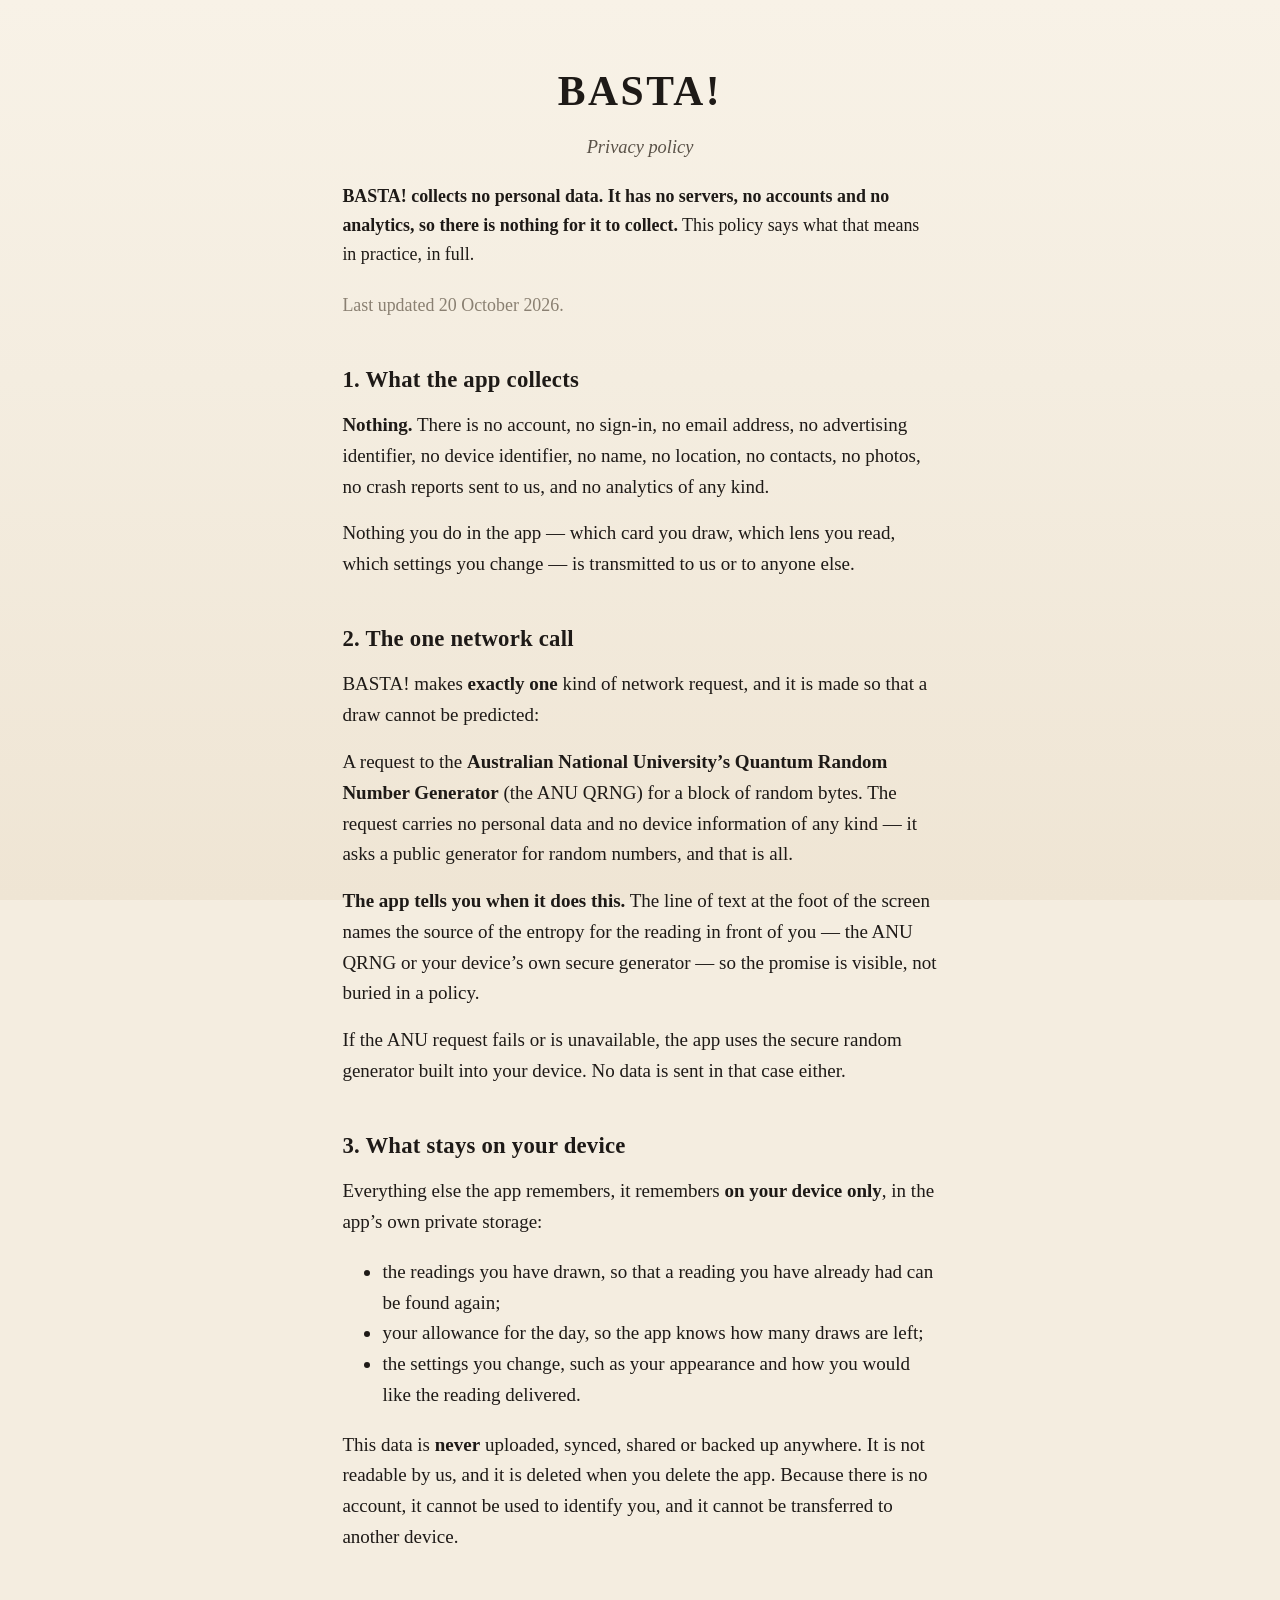
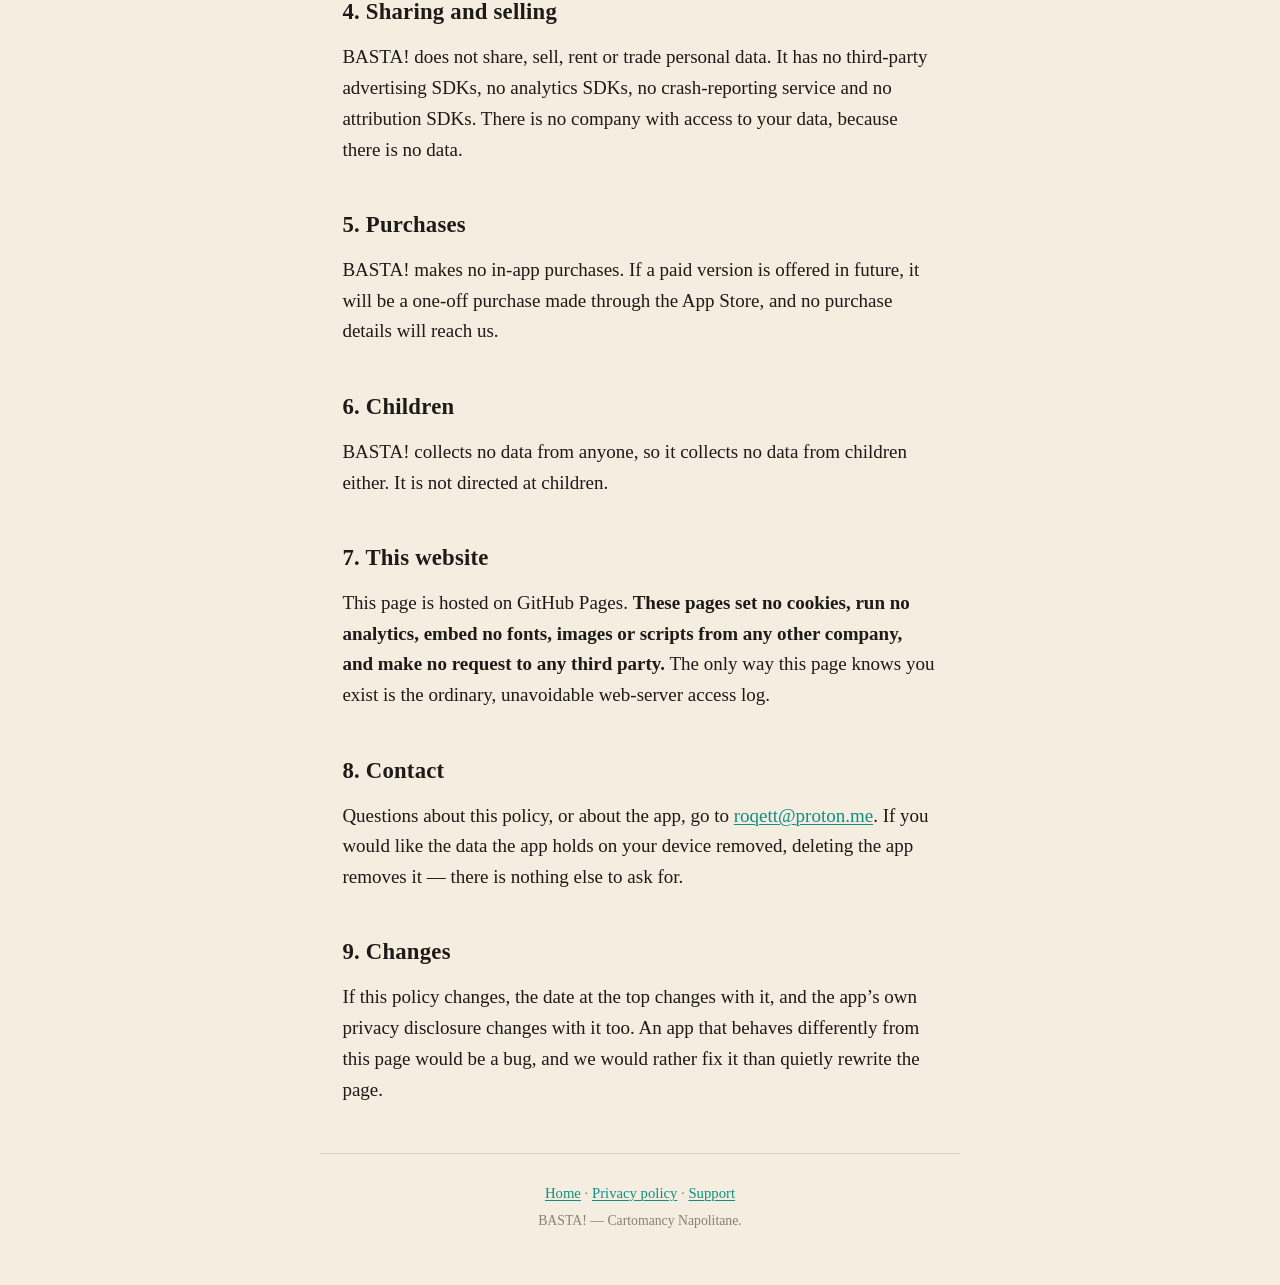
==== privacy.html @ 7b42f3ea "The public pages: the landing page, the privacy policy and support" ====
<!DOCTYPE html>
<html lang="en">
<head>
<meta charset="utf-8">
<meta name="viewport" content="width=device-width, initial-scale=1">
<title>Privacy policy — BASTA!</title>
<meta name="description" content="The BASTA! privacy policy. BASTA! collects nothing: no accounts, no analytics, no advertising, no tracking. One network call, to a quantum random number generator, disclosed on screen.">
<link rel="stylesheet" href="assets/style.css">
</head>
<body>

<header class="masthead">
  <p class="wordmark">BASTA!</p>
  <p class="tagline">Privacy policy</p>
</header>

<main>

  <section class="lede">
    <p><strong>BASTA! collects no personal data. It has no servers, no
    accounts and no analytics, so there is nothing for it to collect.</strong>
    This policy says what that means in practice, in full.</p>
    <p class="fine">Last updated 20 October 2026.</p>
  </section>

  <section>
    <h2>1. What the app collects</h2>
    <p><strong>Nothing.</strong> There is no account, no sign-in, no email
    address, no advertising identifier, no device identifier, no name, no
    location, no contacts, no photos, no crash reports sent to us, and no
    analytics of any kind.</p>
    <p>Nothing you do in the app — which card you draw, which lens you read,
    which settings you change — is transmitted to us or to anyone else.</p>
  </section>

  <section>
    <h2>2. The one network call</h2>
    <p>BASTA! makes <strong>exactly one</strong> kind of network request, and
    it is made so that a draw cannot be predicted:</p>
    <p>A request to the <strong>Australian National University’s Quantum Random
    Number Generator</strong> (the ANU QRNG) for a block of random bytes. The
    request carries no personal data and no device information of any kind —
    it asks a public generator for random numbers, and that is all.</p>
    <p><strong>The app tells you when it does this.</strong> The line of text
    at the foot of the screen names the source of the entropy for the reading
    in front of you — the ANU QRNG or your device’s own secure generator — so
    the promise is visible, not buried in a policy.</p>
    <p>If the ANU request fails or is unavailable, the app uses the secure
    random generator built into your device. No data is sent in that case
    either.</p>
  </section>

  <section>
    <h2>3. What stays on your device</h2>
    <p>Everything else the app remembers, it remembers <strong>on your device
    only</strong>, in the app’s own private storage:</p>
    <ul>
      <li>the readings you have drawn, so that a reading you have already had
        can be found again;</li>
      <li>your allowance for the day, so the app knows how many draws are
        left;</li>
      <li>the settings you change, such as your appearance and how you would
        like the reading delivered.</li>
    </ul>
    <p>This data is <strong>never</strong> uploaded, synced, shared or
    backed up anywhere. It is not readable by us, and it is deleted when you
    delete the app. Because there is no account, it cannot be used to identify
    you, and it cannot be transferred to another device.</p>
  </section>

  <section>
    <h2>4. Sharing and selling</h2>
    <p>BASTA! does not share, sell, rent or trade personal data. It has no
    third-party advertising SDKs, no analytics SDKs, no crash-reporting
    service and no attribution SDKs. There is no company with access to your
    data, because there is no data.</p>
  </section>

  <section>
    <h2>5. Purchases</h2>
    <p>BASTA! makes no in-app purchases. If a paid version is offered in
    future, it will be a one-off purchase made through the App Store, and no
    purchase details will reach us.</p>
  </section>

  <section>
    <h2>6. Children</h2>
    <p>BASTA! collects no data from anyone, so it collects no data from
    children either. It is not directed at children.</p>
  </section>

  <section>
    <h2>7. This website</h2>
    <p>This page is hosted on GitHub Pages. <strong>These pages set no
    cookies, run no analytics, embed no fonts, images or scripts from any
    other company, and make no request to any third party.</strong> The only
    way this page knows you exist is the ordinary, unavoidable web-server
    access log.</p>
  </section>

  <section>
    <h2>8. Contact</h2>
    <p>Questions about this policy, or about the app, go to
    <a href="mailto:roqett@proton.me">roqett@proton.me</a>. If you would like
    the data the app holds on your device removed, deleting the app removes
    it — there is nothing else to ask for.</p>
  </section>

  <section>
    <h2>9. Changes</h2>
    <p>If this policy changes, the date at the top changes with it, and the
    app’s own privacy disclosure changes with it too. An app that behaves
    differently from this page would be a bug, and we would rather fix it than
    quietly rewrite the page.</p>
  </section>

</main>

<footer>
  <p><a href="index.html">Home</a> &middot; <a href="privacy.html">Privacy policy</a> &middot; <a href="support.html">Support</a></p>
  <p class="fine">BASTA! — Cartomancy Napolitane.</p>
</footer>

</body>
</html>
---- assets/style.css ----
/* BASTA! — the public pages.
 *
 * No web fonts, no scripts, no CDN, no cookies, no trackers: every byte here
 * comes from this folder. A privacy policy that loads somebody else's
 * tracker would be its own joke.
 *
 * The palette is the app's own: paper, ink, aqua, gold.
 */

:root {
  --paper: #F4EDE0;
  --paper-deep: #E7DCC9;
  --ink: #1E1A17;
  --ink-soft: #5A5248;
  --ink-faint: #8A8072;
  --aqua: #0E8F84;
  --gold: #C8A24A;
  --rule: rgba(30, 26, 23, 0.14);
}

* { box-sizing: border-box; }

html { -webkit-text-size-adjust: 100%; }

body {
  margin: 0;
  background: var(--paper);
  color: var(--ink);
  /* The system serif is New York on iOS and a fine serif elsewhere; the app's
   * own face, without shipping a font file. */
  font-family: "New York", "Iowan Old Style", "Palatino Linotype", Palatino, Georgia, serif;
  font-size: 19px;
  line-height: 1.62;
  /* The paper's own edge, a little darker at the foot. */
  background-image: linear-gradient(180deg, #F8F2E7 0%, var(--paper) 42%, #EFE5D4 100%);
  background-attachment: fixed;
}

main, .masthead, footer {
  max-width: 40rem;
  margin: 0 auto;
  padding: 0 1.4rem;
}

.masthead {
  padding-top: 3.6rem;
  padding-bottom: 1.2rem;
  text-align: center;
}

.wordmark {
  margin: 0;
  font-size: 2.6rem;
  font-weight: 700;
  letter-spacing: 0.06em;
}

.tagline {
  margin: 0.5rem 0 0;
  color: var(--ink-soft);
  font-size: 1.15rem;
  font-style: italic;
}

h2 {
  margin: 2.6rem 0 0.7rem;
  font-size: 1.42rem;
  font-weight: 600;
  letter-spacing: 0.01em;
}

h3 {
  margin: 1.6rem 0 0.35rem;
  font-size: 1.08rem;
  font-weight: 600;
  color: var(--ink);
}

p { margin: 0 0 1rem; }

a {
  color: var(--aqua);
  text-decoration-thickness: 1px;
  text-underline-offset: 2px;
}

a:hover { color: var(--ink); }

.lede p { font-size: 1.12rem; }

.note {
  border-left: 2px solid var(--gold);
  padding: 0.1rem 0 0.1rem 1rem;
  color: var(--ink-soft);
}

.fine {
  color: var(--ink-faint);
  font-size: 0.86rem;
}

.lede .fine { margin-top: 1.4rem; }

ul.promises {
  margin: 0 0 1rem;
  padding-left: 1.15rem;
}

ul.promises li { margin-bottom: 0.55rem; }

.lenses {
  display: grid;
  grid-template-columns: repeat(auto-fit, minmax(10.5rem, 1fr));
  gap: 0.9rem;
  margin: 1.1rem 0 0.4rem;
}

.lens {
  border: 1px solid var(--rule);
  border-radius: 12px;
  padding: 0.9rem 0.95rem 1rem;
  background: rgba(255, 253, 247, 0.5);
}

.lens .coin {
  margin: 0;
  font-size: 0.82rem;
  letter-spacing: 0.24em;
  color: var(--gold);
  font-weight: 600;
}

.lens .lens-name {
  margin: 0.15rem 0 0.35rem;
  font-size: 1.2rem;
  font-weight: 600;
}

.lens p:last-child {
  margin: 0;
  font-size: 0.95rem;
  color: var(--ink-soft);
}

.status {
  border-top: 1px solid var(--rule);
  margin-top: 2.4rem;
}

footer {
  margin-top: 3rem;
  padding-top: 1.4rem;
  padding-bottom: 3rem;
  border-top: 1px solid var(--rule);
  text-align: center;
  color: var(--ink-faint);
  font-size: 0.92rem;
}

footer p { margin: 0.3rem 0; }

@media (prefers-color-scheme: dark) {
  :root {
    --paper: #17130F;
    --paper-deep: #241D17;
    --ink: #F1E8DA;
    --ink-soft: #C3B7A6;
    --ink-faint: #97897A;
    --aqua: #4FD6C4;
    --gold: #E0BC6A;
    --rule: rgba(241, 232, 218, 0.16);
  }
  body {
    background-image: linear-gradient(180deg, #1D1813 0%, var(--paper) 42%, #120E0B 100%);
  }
  .lens { background: rgba(255, 250, 240, 0.04); }
}
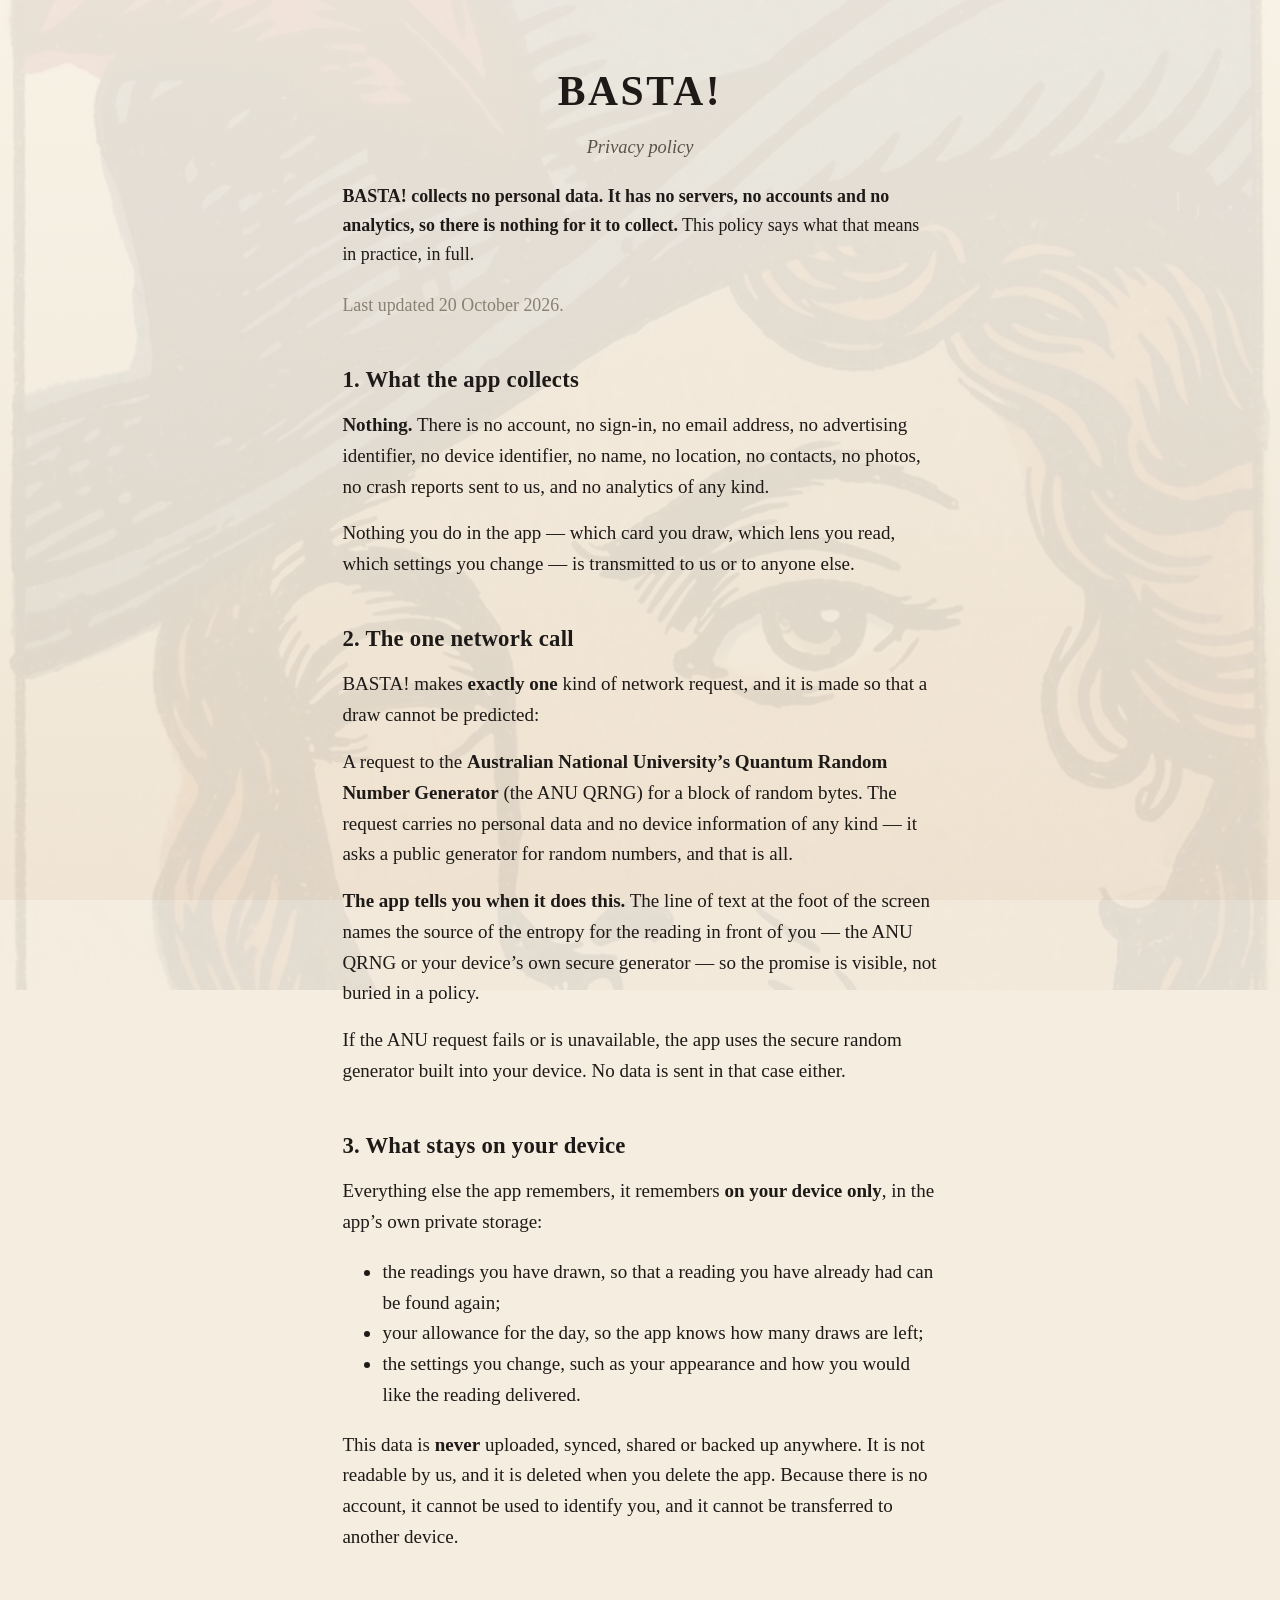
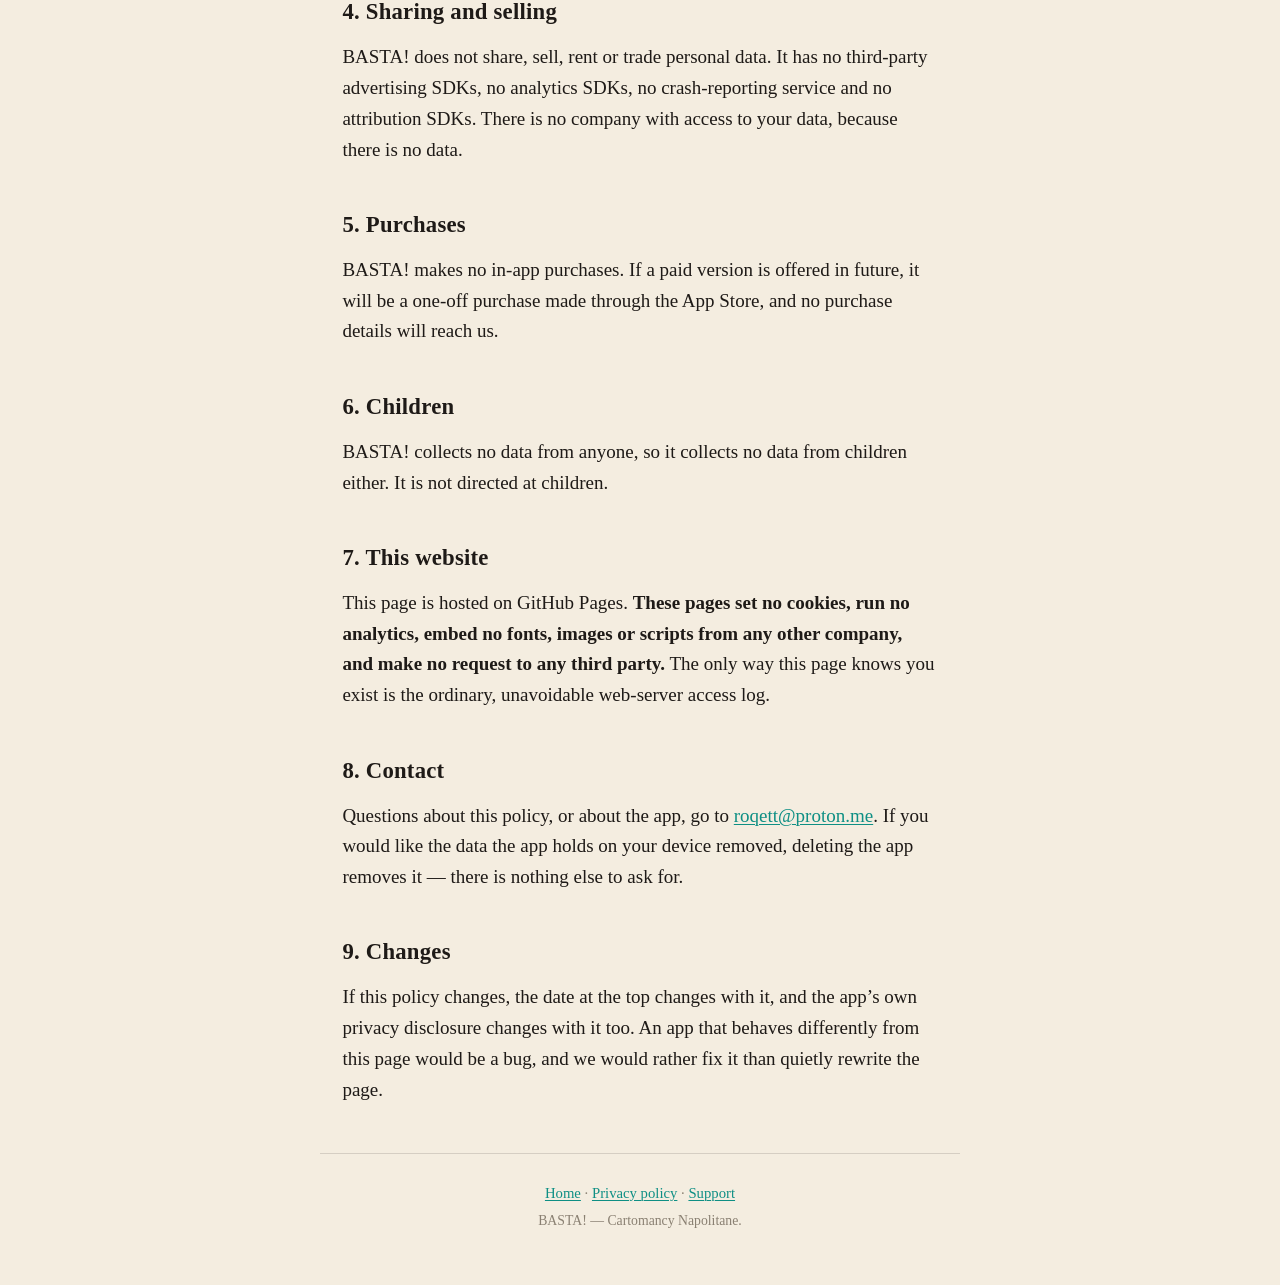
==== commit 9698763b: "The public pages, published from the app repository" ====
--- a/privacy.html
+++ b/privacy.html
@@ -5,7 +5,7 @@
 <meta name="viewport" content="width=device-width, initial-scale=1">
 <title>Privacy policy — BASTA!</title>
 <meta name="description" content="The BASTA! privacy policy. BASTA! collects nothing: no accounts, no analytics, no advertising, no tracking. One network call, to a quantum random number generator, disclosed on screen.">
-<link rel="stylesheet" href="assets/style.css">
+<link rel="stylesheet" href="assets/style.css?v=20261021">
 </head>
 <body>
 
--- a/assets/style.css
+++ b/assets/style.css
@@ -19,6 +19,74 @@
 }
 
 * { box-sizing: border-box; }
+
+/* **The hero, blown up, behind everything.**
+ *
+ * The founder's own card — the Dame di Bastoni — as a watermark so faint
+ * you only notice it when you are not looking for it. It is the app's own
+ * picture, so it belongs on the app's own pages, and it is fixed so it does
+ * not scroll away with the text.
+ *
+ * It is drawn with `background-attachment: fixed` on the body rather than as
+ * an element, so it costs no extra request and cannot be selected.
+ */
+body::before {
+  content: "";
+  position: fixed;
+  inset: -10%;
+  background-image: url("hero.jpg");
+  background-size: cover;
+  background-position: center 22%;
+  background-repeat: no-repeat;
+  opacity: 0.07;
+  filter: saturate(0.85);
+  z-index: -1;
+  pointer-events: none;
+}
+
+@media (max-width: 640px) {
+  body::before {
+    background-position: center 12%;
+    opacity: 0.09;
+  }
+}
+
+/* **The illustration break.**
+ *
+ * A hand-drawn scene, dropped between two paragraphs, the way a printer's
+ * block does. The founder is making these with a graphics harness; the
+ * convention is in `assets/illustrations/README.md`.
+ */
+figure.illustration {
+  margin: 2.2rem auto;
+  max-width: 22rem;
+  text-align: center;
+}
+
+figure.illustration img {
+  display: block;
+  width: 100%;
+  height: auto;
+  border-radius: 6px;
+  opacity: 0.92;
+  mix-blend-mode: multiply;
+}
+
+figure.illustration figcaption {
+  margin-top: 0.55rem;
+  font-size: 0.84rem;
+  font-style: italic;
+  color: var(--ink-faint);
+}
+
+/* A plain rule, for a break that is not a picture. */
+.break-rule {
+  width: 4rem;
+  margin: 2rem auto;
+  border: 0;
+  border-top: 1px solid var(--gold);
+  opacity: 0.7;
+}
 
 html { -webkit-text-size-adjust: 100%; }
 
